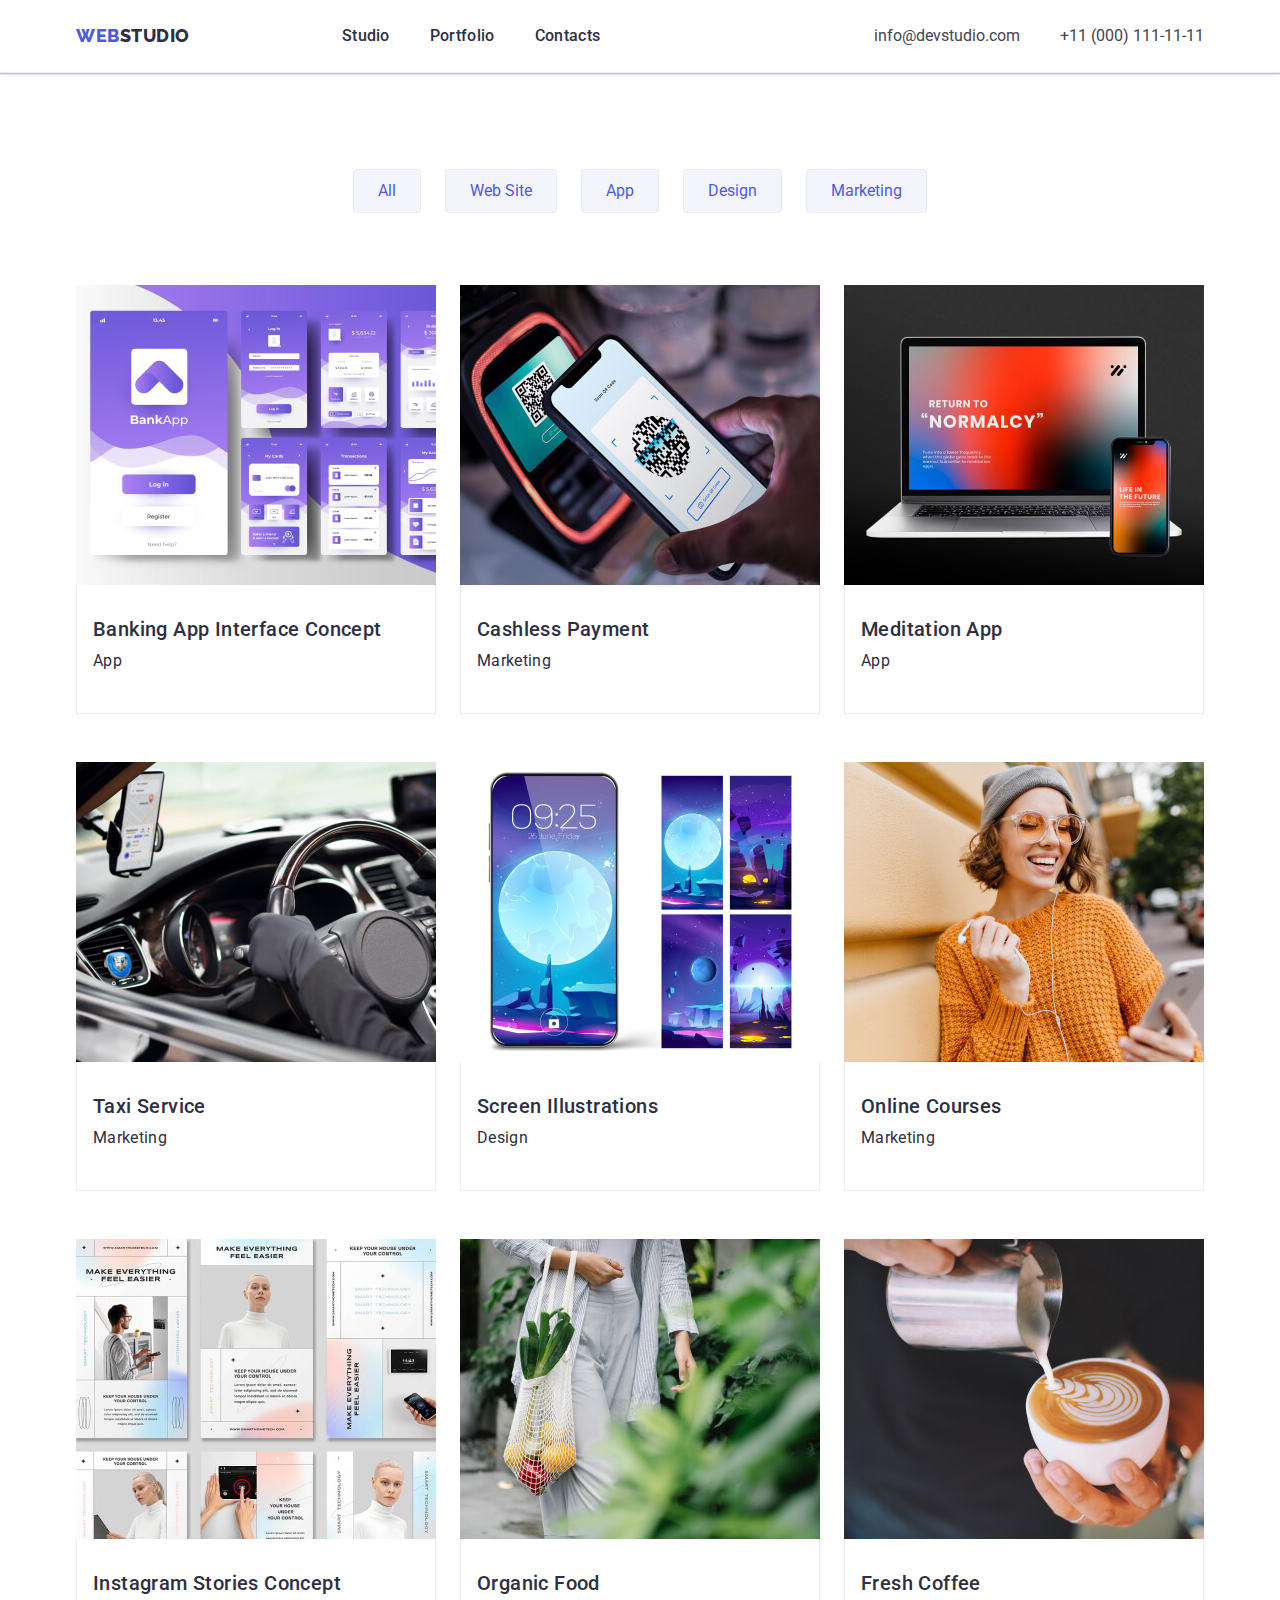
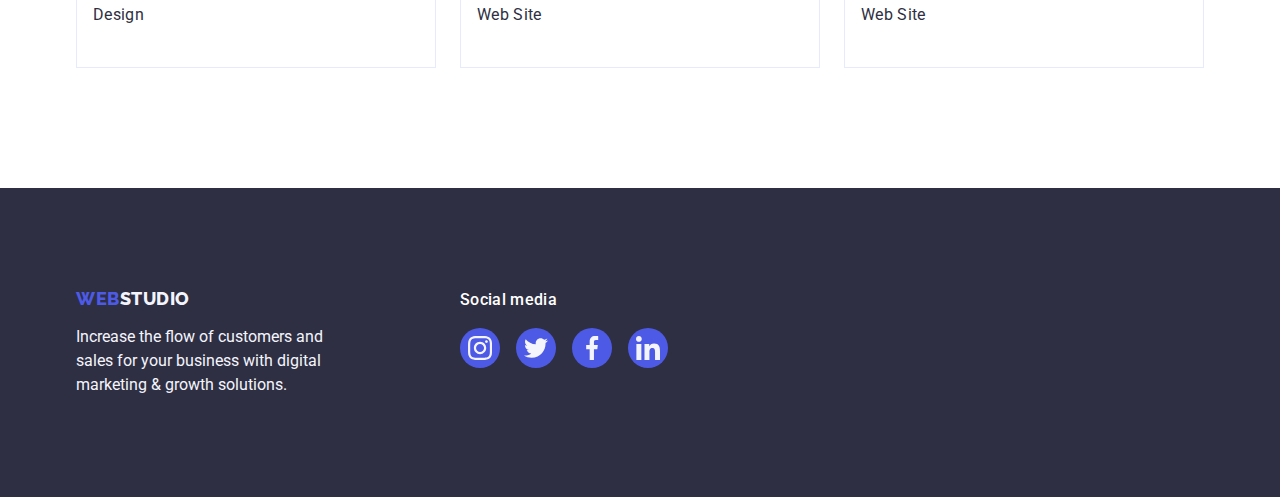
==== portfolio.html @ f512559a "Initial commit" ====
<!DOCTYPE html>
<html lang="en">
  <head>
    <meta charset="UTF-8" />
    <meta http-equiv="X-UA-Compatible" content="IE=edge" />
    <meta name="viewport" content="width=device-width, initial-scale=1.0" />
    <title>Portfolio</title>
    <link rel="preconnect" href="https://fonts.googleapis.com" />
    <link rel="preconnect" href="https://fonts.gstatic.com" crossorigin />
    <link
      href="https://fonts.googleapis.com/css2?family=Raleway:wght@400;700&family=Roboto:wght@400;500;700;900&display=swap"
      rel="stylesheet"
    />
    <link
      rel="stylesheet"
      href="https://cdnjs.cloudflare.com/ajax/libs/modern-normalize/1.1.0/modern-normalize.min.css"
    />
    <link rel="stylesheet" href="./css/styles.css" />
  </head>
  <body>
    <!-- Header -->
    <header class="header">
      <div class="container">
        <!-- navigation menu -->
        <nav class="nav">
          <!-- Logo -->
          <a href="./index.html" class="link nav-logo"
            >Web<span class="nav-logo-item">Studio</span>
          </a>
          <ul class="list">
            <li class="list-item">
              <a href="./index.html" class="link nav-link">Studio</a>
            </li>
            <li class="list-item">
              <a href="./portfolio.html" class="link nav-link">Portfolio</a>
            </li>
            <li class="list-item">
              <a href="" class="link nav-link">Contacts</a>
            </li>
          </ul>
        </nav>
        <!-- adress -->
        <address class="address">
          <ul class="list">
            <li class="address-list-item">
              <a href="mailto:info@devstudio.com" class="address-item link">info@devstudio.com</a>
            </li>
            <li class="address-list-item">
              <a href="tel:+110001111111" class="address-item link">+11 (000) 111-11-11</a>
            </li>
          </ul>
        </address>
      </div>
    </header>
    <!--main content  -->

    <main>
      <section class="section-portfolio">
        <div class="container">
          <!-- head -->

          <h1 class="visually-hidden">Portfolio</h1>

          <!-- filter -->

          <ul class="list filter">
            <li class="filter-list">
              <button type="button" class="portfolio-btn">All</button>
            </li>
            <li class="filter-list">
              <button type="button" class="portfolio-btn">Web Site</button>
            </li>
            <li class="filter-list">
              <button type="button" class="portfolio-btn">App</button>
            </li>
            <li class="filter-list">
              <button type="button" class="portfolio-btn">Design</button>
            </li>
            <li class="filter-list">
              <button type="button" class="portfolio-btn">Marketing</button>
            </li>
          </ul>

          <!-- product -->

          <ul class="list cards">
            <li class="card">
              <a href="" class="link">
                <img
                  src="./images/portfolio/row1/banking-app.jpg"
                  alt="Banking App Interface Concept"
                  width="360"
                />
                <div class="card-categories">
                  <h2 class="portfolio-title">Banking App Interface Concept</h2>
                  <p class="portfolio-text">App</p>
                </div>
              </a>
            </li>
            <li class="card">
              <a href="" class="link">
                <img
                  src="./images/portfolio/row1/cashles-payment.jpg"
                  alt="Cashless Payment"
                  width="360"
                />
                <div class="card-categories">
                  <h2 class="portfolio-title">Cashless Payment</h2>
                  <p class="portfolio-text">Marketing</p>
                </div>
              </a>
            </li>
            <li class="card">
              <a href="" class="link">
                <img
                  src="./images/portfolio/row1/meditacion-app.jpg"
                  alt="Meditation App"
                  width="360"
                />
                <div class="card-categories">
                  <h2 class="portfolio-title">Meditation App</h2>
                  <p class="portfolio-text">App</p>
                </div>
              </a>
            </li>
            <li class="card">
              <a href="" class="link">
                <img
                  src="./images/portfolio/row2/taxi-service.jpg"
                  alt="Taxi Service"
                  width="360"
                />
                <div class="card-categories">
                  <h2 class="portfolio-title">Taxi Service</h2>
                  <p class="portfolio-text">Marketing</p>
                </div>
              </a>
            </li>
            <li class="card">
              <a href="" class="link">
                <img
                  src="./images/portfolio/row2/screen-illustrations.jpg"
                  alt="Screen Illustrations"
                  width="360"
                />
                <div class="card-categories">
                  <h2 class="portfolio-title">Screen Illustrations</h2>
                  <p class="portfolio-text">Design</p>
                </div>
              </a>
            </li>
            <li class="card">
              <a href="" class="link">
                <img
                  src="./images/portfolio/row2/online-courses.jpg"
                  alt="Online Courses"
                  width="360"
                />
                <div class="card-categories">
                  <h2 class="portfolio-title">Online Courses</h2>
                  <p class="portfolio-text">Marketing</p>
                </div>
              </a>
            </li>
            <li class="card">
              <a href="" class="link">
                <img
                  src="./images/portfolio/row3/instagram.jpg"
                  alt="Instagram Stories Concept"
                  width="360"
                />
                <div class="card-categories">
                  <h2 class="portfolio-title">Instagram Stories Concept</h2>
                  <p class="portfolio-text">Design</p>
                </div>
              </a>
            </li>
            <li class="card">
              <a href="" class="link">
                <img
                  src="./images/portfolio/row3/organic-food.jpg"
                  alt="Organic Food"
                  width="360"
                />
                <div class="card-categories">
                  <h2 class="portfolio-title">Organic Food</h2>
                  <p class="portfolio-text">Web Site</p>
                </div>
              </a>
            </li>
            <li class="card">
              <a href="" class="link">
                <img
                  src="./images/portfolio/row3/fresh-coffee.jpg"
                  alt="Fresh Coffee"
                  width="360"
                />
                <div class="card-categories">
                  <h2 class="portfolio-title">Fresh Coffee</h2>
                  <p class="portfolio-text">Web Site</p>
                </div>
              </a>
            </li>
          </ul>
        </div>
      </section>
    </main>

    <!-- footer -->
    <footer class="footer">
      <div class="container">
        <div class="footer-logo-cont">
          <!-- logo -->
          <a href="./index.html" class="link footer-logo"
            >Web<span class="footer-logo-item">Studio</span>
          </a>
          <p class="text">
            Increase the flow of customers and sales for your business with digital marketing &
            growth solutions.
          </p>
        </div>
        <div class="footer-social-cont">
          <p class="footer-social-title">Social media</p>
          <ul class="footer-list list">
            <li class="footer-list-item">
              <a href="" class="footer-social-link">
                <svg class="icon" width="24" height="24">
                  <use href="./images/icon.svg#icon-instagram"></use>
                </svg>
              </a>
            </li>
            <li class="footer-list-item">
              <a href="" class="footer-social-link">
                <svg class="icon" width="24" height="24">
                  <use href="./images/icon.svg#icon-twitter"></use>
                </svg>
              </a>
            </li>
            <li class="footer-list-item">
              <a href="" class="footer-social-link">
                <svg class="icon" width="24" height="24">
                  <use href="./images/icon.svg#icon-facebook"></use>
                </svg>
              </a>
            </li>
            <li class="footer-list-item">
              <a href="" class="footer-social-link">
                <svg class="icon" width="24" height="24">
                  <use href="./images/icon.svg#icon-linkedin"></use>
                </svg>
              </a>
            </li>
          </ul>
        </div>
      </div>
    </footer>
  </body>
</html>
---- css/styles.css ----
:root {
  --text-color: #434455;
  --dark-color: #2e2f42;
  --primary-barnd-color: #4d5ae5;
  --background-color: #ffffff;
  --pressed-state-cl: #404bbf;
  --light-color: #f4f4fd;
  --heder-border-cl: #e7e9fc;
  --social-activ-cl: #31d0aa;
  --border-cl: #8e8f99;
  --castomer-cl: #afb1b8;
}
html {
  box-sizing: border-box;
}

*,
*::before,
*::after {
  box-sizing: inherit;
}

body {
  font-family: 'Roboto', sans-serif;
  font-style: normal;
  font-weight: 400;
  font-size: 16px;
  line-height: 24px;

  color: var(--brand-color);
  background-color: var(--background-color);
}

h1,
h2,
h3,
h4,
h5,
h6,
p {
  margin: 0;
}
ul {
  padding: 0;
}
/* utylits */
.container {
  width: 1158px;
  padding-left: 15px;
  padding-right: 15px;
  margin: 0 auto;
}
.link {
  text-decoration: none;
}
.list {
  list-style: none;
  margin: 0;
  padding: 0;
}
img {
  display: block;
}
.visually-hidden {
  position: absolute;
  width: 1px;
  height: 1px;
  margin: -1px;
  border: 0;
  padding: 0;
  white-space: nowrap;
  clip-path: inset(100%);
  clip: rect(0 0 0 0);
  overflow: hidden;
}

/* styles for index.html */

/**
  |============================
  | header section
  |============================
*/
.header .container {
  display: flex;
  align-items: center;
  margin: 0 auto 0 auto;
}
.header {
  border-bottom: 1px solid var(--heder-border-cl);
  box-shadow: 0px 2px 1px rgba(46, 47, 66, 0.08), 0px 1px 1px rgba(46, 47, 66, 0.16),
    0px 1px 6px rgba(46, 47, 66, 0.08);
}
/* logo */
.nav-logo {
  font-family: 'Raleway', sans-serif;
  font-style: normal;
  font-weight: 800;
  font-size: 18px;
  line-height: 1.17;
  margin-right: 76px;

  letter-spacing: 0.03em;
  text-decoration: none;
  text-transform: uppercase;

  color: var(--primary-barnd-color);
}
.nav-logo-item {
  color: var(--dark-color);
}

/* navigation */
.nav {
  display: flex;
  align-items: center;
  margin-right: auto;

  font-style: normal;
  font-weight: 500;
  font-size: 16px;
  line-height: 24px;
}

.nav .list {
  display: flex;
  margin-left: 76px;
  gap: 40px;
}

.nav-link {
  display: flex;
  padding-top: 24px;
  padding-bottom: 24px;
}
.list .nav-link {
  color: var(--dark-color);
  font-weight: 500;
  font-size: 16px;
  line-height: 1.5;
  letter-spacing: 0.02em;
}
.list .nav-link:hover,
.list .nav-link:focus {
  color: var(--pressed-state-cl);
}

/* address */
.address {
  font-style: normal;
}
.address-item.link {
  color: var(--text-color);
}
.address .list {
  display: flex;
  gap: 40px;
}
.address-item:hover,
.address-item:focus {
  color: var(--pressed-state-cl);
}
/**
  |============================
  | hero section
  |============================
*/

.hero {
  padding: 188px 0;
  max-width: 1440px;
  min-height: 600px;
  margin: 0 auto;
  text-align: center;
  background-color: var(--dark-color);

  background-image: linear-gradient(rgba(46, 47, 66, 0.7), rgba(46, 47, 66, 0.7)),
    url('../images/main/people-office.jpg');

  background-position: center;
  background-size: cover;
  background-repeat: no-repeat;
}

.hero-title {
  font-family: 'Roboto';
  font-style: normal;
  font-weight: 700;
  font-size: 56px;
  letter-spacing: 0.02em;
  line-height: 1.07;

  max-width: 496px;
  text-align: center;
  margin-bottom: 48px;
  margin-left: auto;
  margin-right: auto;

  color: var(--background-color);
}

/* batton */
.btn {
  font-family: 'Roboto', sans-serif;
  font-weight: 500;
  font-size: 16px;
  line-height: 1.5;
  letter-spacing: 0.04em;

  display: block;
  margin: 0 auto;
  border-radius: 4px;
  padding: 16px 32px;
  min-width: 169px;
  height: 56px;
  box-shadow: 0px 4px 4px rgba(0, 0, 0, 0.15);
  border: none;

  color: var(--background-color);
  background-color: var(--primary-barnd-color);
  cursor: pointer;
}

.btn:hover,
.btn:focus {
  background-color: var(--pressed-state-cl);
}

/**
  |============================
  | features section
  |============================
*/
.features {
  padding: 120px 0;
}
.features-icon {
  display: flex;
  align-items: center;
  justify-content: center;

  width: 264px;
  height: 112px;
  margin: 0 0 8px 0;

  /* CLOUD */

  background: var(--light-color);
  border-radius: 4px;
}
.features-icon .icon {
  width: 64px;
  height: 64px;
  justify-content: center;
}
.features-head {
  font-weight: 500;
  font-size: 20px;
  line-height: 1.2;
  letter-spacing: 0.02em;

  margin-bottom: 8px;

  color: var(--dark-color);
}
.features-paragraf {
  letter-spacing: 0.02em;
}

.features-description {
  display: flex;
  gap: 24px;
}
.features-list {
  flex-basis: calc((100% - 72px) / 4);
}

/**
  |============================
  | product section
  |============================
*/
.product-section {
  padding-bottom: 120px;
}
.title {
  font-family: 'Roboto';
  font-style: normal;
  font-weight: 700;
  font-size: 36px;
  line-height: 1.11;

  text-align: center;
  letter-spacing: 0.02em;
  text-transform: capitalize;

  margin-bottom: 72px;

  color: var(--dark-color);
}

.list.product {
  display: flex;
  gap: 24px;
}

.title.product {
  margin-bottom: 72px;
}
/**
  |============================
  | team seection
  |============================
*/

.team {
  padding: 120px 0;

  background-color: var(--light-color);
}

.team .list {
  display: flex;
  gap: 24px;
}

.team-item {
  flex-basis: calc((100% - 72px) / 4);

  box-shadow: 0px 1px 6px rgba(46, 47, 66, 0.08), 0px 1px 1px rgba(46, 47, 66, 0.16),
    0px 2px 1px rgba(46, 47, 66, 0.08);
  border-radius: 0px 0px 4px 4px;
  background-color: var(--background-color);
}

.team-title {
  font-family: 'Roboto';
  font-style: normal;
  font-weight: 500;
  font-size: 20px;
  line-height: 24px;
  text-align: center;
  letter-spacing: 0.02em;
  margin-bottom: 8px;

  color: var(--dark-color);
}

.team-posicion {
  font-family: 'Roboto';
  font-style: normal;
  font-weight: 400;
  font-size: 16px;
  line-height: 24px;
  text-align: center;
  letter-spacing: 0.02em;
  margin-bottom: 8px;
}

.team-descr {
  padding: 32px 0;
  border-radius: 0px 0px 4px 4px;
}

/* icons */

.social-icon-list {
  display: flex;
  justify-content: center;
  gap: 24px;
}
.social-icon-list-item {
  width: 40px;
  height: 40px;
}

.link-icon {
  display: flex;
  width: 100%;
  height: 100%;

  align-items: center;
  justify-content: center;

  background-color: var(--primary-barnd-color);

  border-radius: 50%;
}
.link-icon:hover,
.link-icon:focus {
  background-color: var(--pressed-state-cl);
}

.link-icon .icon {
  fill: var(--light-color);
}
/**
  |============================
  |Castomers section
  |============================
*/
.castomers {
  padding: 120px 0;
  text-align: center;
}

.castomers-title {
  font-family: 'Roboto';
  font-style: normal;
  font-weight: 700;
  font-size: 36px;
  line-height: 1.1;
  /* identical to box height, or 111% */

  margin-bottom: 72px;

  letter-spacing: 0.02em;

  /* NAVY BLUE */

  color: var(--dark-color);
}
.castomers-list {
  display: flex;
  gap: 24px;
  justify-content: center;
}

.castomers-list-item {
  width: 168px;
  height: 88px;

  /* padding: 16px 32px; */
}

/* ===ICONS ===*/
.castomers-link {
  color: var(--castomer-cl);

  /* width: 100%; */
  height: 100%;

  border: 1px solid var(--border-cl);
  border-radius: 4px;

  display: flex;
  justify-content: center;
  align-items: center;
}
.castomers-icon {
  fill: currentColor;
}

.castomers-link:hover,
.castomers-link:focus {
  border-color: var(--pressed-state-cl);
  color: var(--pressed-state-cl);
}

/**
  |============================
  | footer
  |============================
*/

.footer {
  padding: 100px 0;

  background-color: var(--dark-color);
}
.footer .container {
  display: flex;
  align-items: baseline;
  gap: 120px;
}
.footer-logo {
  display: inline-block;
  align-items: center;
  letter-spacing: 0.03em;
  text-decoration: none;
  text-transform: uppercase;
  margin-bottom: 16px;

  font-family: 'Raleway', sans-serif;
  font-style: normal;
  font-weight: 800;
  font-size: 18px;
  line-height: 1.17;

  color: var(--primary-barnd-color);
}
.footer-logo-item,
.footer .text {
  color: var(--light-color);
}

.footer .text {
  width: 264px;
}

.footer-social-title {
  font-family: 'Roboto';
  font-style: normal;
  font-weight: 500;
  font-size: 16px;
  line-height: 1.5;
  /* identical to box height, or 150% */

  letter-spacing: 0.02em;

  margin-bottom: 16px;

  /* WHITE */

  color: var(--background-color);
}
.footer-list {
  display: flex;
  gap: 16px;
}
.footer-list-item {
  width: 40px;
  height: 40px;
}
.footer-social-link {
  display: flex;
  width: 100%;
  height: 100%;
  border-radius: 50%;
  background-color: var(--primary-barnd-color);
  align-items: center;
  justify-content: center;
  background-size: cover;
}
.footer-social-link:hover,
.footer-social-link:focus {
  background-color: var(--social-activ-cl);
}
.footer .icon {
  fill: var(--light-color);
}
/**
  |============================
  | portfolio page
  |============================
*/
.section-portfolio {
  padding: 96px 0 120px;
}

/* filter */
.portfolio-btn {
  display: flex;
  flex-direction: row;
  justify-content: center;
  align-items: center;
  padding: 12px 24px;

  background: var(--light-color);
  color: var(--primary-barnd-color);
  border: 1px solid var(--heder-border-cl);
  border-radius: 4px;
  cursor: pointer;
}

.portfolio-btn:hover,
.portfolio-btn:focus {
  color: var(--background-color);
  background-color: var(--pressed-state-cl);
  border: 1px solid transparent;
  box-shadow: 0px 3px 1px rgba(0, 0, 0, 0.1), 0px 2px 1px rgba(0, 0, 0, 0.08),
    0px 2px 2px rgba(0, 0, 0, 0.12);
}
.list.filter {
  display: flex;
  justify-content: center;
  gap: 24px;
  margin-bottom: 72px;
}

/* product */
.portfolio-title {
  margin-bottom: 8px;
  font-weight: 500;
  font-size: 20px;
  line-height: 1.2;
  letter-spacing: 0.02em;

  color: var(--dark-color);
}
.portfolio-text {
  font-size: 16px;
  line-height: 1.5;
  letter-spacing: 0.02em;
  color: var(--dark-color);
  margin-bottom: 8px;
}
/* Cards */

.list.cards {
  display: flex;
  flex-wrap: wrap;
  column-gap: 24px;
  row-gap: 48px;
}
.card {
  width: 360px;

  background: #ffffff;
}
.card .link {
  display: block;
}
.card .link:hover,
.card .link:focus {
  box-shadow: 0px 1px 6px rgba(46, 47, 66, 0.08), 0px 1px 1px rgba(46, 47, 66, 0.16),
    0px 2px 1px rgba(46, 47, 66, 0.08);
}

.card-categories {
  padding: 32px 16px;
  border: 1px solid #e7e9fc;
  border-top: none;
}
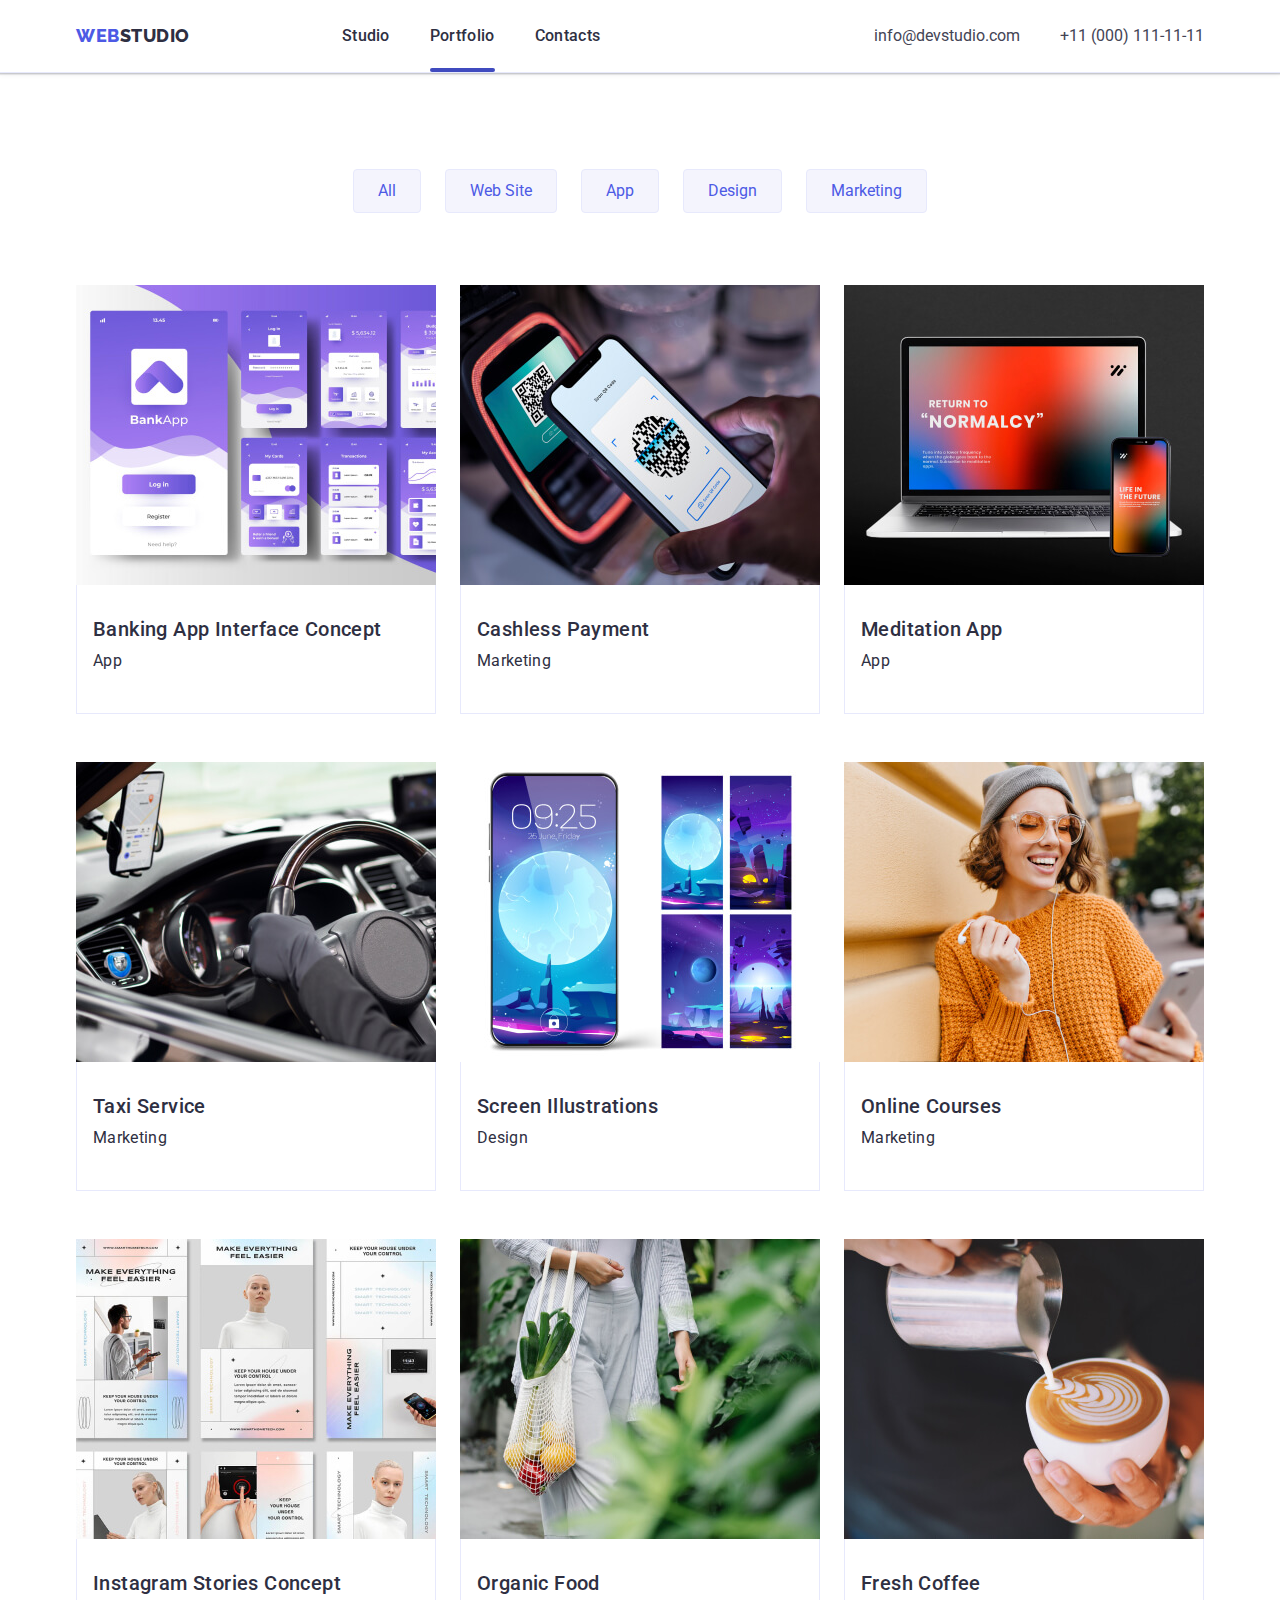
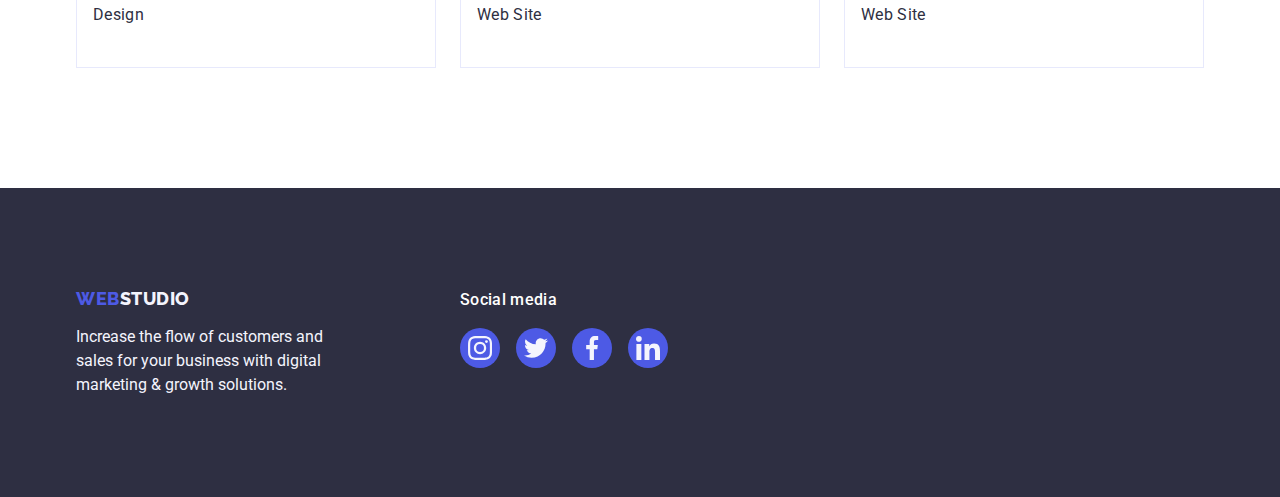
==== commit 113b7a87: "add modal window" ====
--- a/portfolio.html
+++ b/portfolio.html
@@ -31,9 +31,11 @@
             <li class="list-item">
               <a href="./index.html" class="link nav-link">Studio</a>
             </li>
-            <li class="list-item">
-              <a href="./portfolio.html" class="link nav-link">Portfolio</a>
-            </li>
+            <div class="this-page">
+              <li class="list-item">
+                <a href="./portfolio.html" class="link nav-link">Portfolio</a>
+              </li>
+            </div>
             <li class="list-item">
               <a href="" class="link nav-link">Contacts</a>
             </li>
@@ -86,11 +88,19 @@
           <ul class="list cards">
             <li class="card">
               <a href="" class="link">
-                <img
-                  src="./images/portfolio/row1/banking-app.jpg"
-                  alt="Banking App Interface Concept"
-                  width="360"
-                />
+                <div class="box-overlay">
+                  <img
+                    src="./images/portfolio/row1/banking-app.jpg"
+                    alt="Banking App Interface Concept"
+                    width="360"
+                  />
+                  <div class="overlay">
+                    <p>
+                      14 Stylish and User-Friendly App Design Concepts · Task Manager App · Calorie
+                      Tracker App · Exotic Fruit Ecommerce App · Cloud Storage App
+                    </p>
+                  </div>
+                </div>
                 <div class="card-categories">
                   <h2 class="portfolio-title">Banking App Interface Concept</h2>
                   <p class="portfolio-text">App</p>
@@ -99,11 +109,19 @@
             </li>
             <li class="card">
               <a href="" class="link">
-                <img
-                  src="./images/portfolio/row1/cashles-payment.jpg"
-                  alt="Cashless Payment"
-                  width="360"
-                />
+                <div class="box-overlay">
+                  <img
+                    src="./images/portfolio/row1/cashles-payment.jpg"
+                    alt="Cashless Payment"
+                    width="360"
+                  />
+                  <div class="overlay">
+                    <p>
+                      14 Stylish and User-Friendly App Design Concepts · Task Manager App · Calorie
+                      Tracker App · Exotic Fruit Ecommerce App · Cloud Storage App
+                    </p>
+                  </div>
+                </div>
                 <div class="card-categories">
                   <h2 class="portfolio-title">Cashless Payment</h2>
                   <p class="portfolio-text">Marketing</p>
@@ -112,11 +130,19 @@
             </li>
             <li class="card">
               <a href="" class="link">
-                <img
-                  src="./images/portfolio/row1/meditacion-app.jpg"
-                  alt="Meditation App"
-                  width="360"
-                />
+                <div class="box-overlay">
+                  <img
+                    src="./images/portfolio/row1/meditacion-app.jpg"
+                    alt="Meditation App"
+                    width="360"
+                  />
+                  <div class="overlay">
+                    <p>
+                      14 Stylish and User-Friendly App Design Concepts · Task Manager App · Calorie
+                      Tracker App · Exotic Fruit Ecommerce App · Cloud Storage App
+                    </p>
+                  </div>
+                </div>
                 <div class="card-categories">
                   <h2 class="portfolio-title">Meditation App</h2>
                   <p class="portfolio-text">App</p>
@@ -125,11 +151,19 @@
             </li>
             <li class="card">
               <a href="" class="link">
-                <img
-                  src="./images/portfolio/row2/taxi-service.jpg"
-                  alt="Taxi Service"
-                  width="360"
-                />
+                <div class="box-overlay">
+                  <img
+                    src="./images/portfolio/row2/taxi-service.jpg"
+                    alt="Taxi Service"
+                    width="360"
+                  />
+                  <div class="overlay">
+                    <p>
+                      14 Stylish and User-Friendly App Design Concepts · Task Manager App · Calorie
+                      Tracker App · Exotic Fruit Ecommerce App · Cloud Storage App
+                    </p>
+                  </div>
+                </div>
                 <div class="card-categories">
                   <h2 class="portfolio-title">Taxi Service</h2>
                   <p class="portfolio-text">Marketing</p>
@@ -138,11 +172,19 @@
             </li>
             <li class="card">
               <a href="" class="link">
-                <img
-                  src="./images/portfolio/row2/screen-illustrations.jpg"
-                  alt="Screen Illustrations"
-                  width="360"
-                />
+                <div class="box-overlay">
+                  <img
+                    src="./images/portfolio/row2/screen-illustrations.jpg"
+                    alt="Screen Illustrations"
+                    width="360"
+                  />
+                  <div class="overlay">
+                    <p>
+                      14 Stylish and User-Friendly App Design Concepts · Task Manager App · Calorie
+                      Tracker App · Exotic Fruit Ecommerce App · Cloud Storage App
+                    </p>
+                  </div>
+                </div>
                 <div class="card-categories">
                   <h2 class="portfolio-title">Screen Illustrations</h2>
                   <p class="portfolio-text">Design</p>
@@ -151,11 +193,19 @@
             </li>
             <li class="card">
               <a href="" class="link">
-                <img
-                  src="./images/portfolio/row2/online-courses.jpg"
-                  alt="Online Courses"
-                  width="360"
-                />
+                <div class="box-overlay">
+                  <img
+                    src="./images/portfolio/row2/online-courses.jpg"
+                    alt="Online Courses"
+                    width="360"
+                  />
+                  <div class="overlay">
+                    <p>
+                      14 Stylish and User-Friendly App Design Concepts · Task Manager App · Calorie
+                      Tracker App · Exotic Fruit Ecommerce App · Cloud Storage App
+                    </p>
+                  </div>
+                </div>
                 <div class="card-categories">
                   <h2 class="portfolio-title">Online Courses</h2>
                   <p class="portfolio-text">Marketing</p>
@@ -164,11 +214,19 @@
             </li>
             <li class="card">
               <a href="" class="link">
-                <img
-                  src="./images/portfolio/row3/instagram.jpg"
-                  alt="Instagram Stories Concept"
-                  width="360"
-                />
+                <div class="box-overlay">
+                  <img
+                    src="./images/portfolio/row3/instagram.jpg"
+                    alt="Instagram Stories Concept"
+                    width="360"
+                  />
+                  <div class="overlay">
+                    <p>
+                      14 Stylish and User-Friendly App Design Concepts · Task Manager App · Calorie
+                      Tracker App · Exotic Fruit Ecommerce App · Cloud Storage App
+                    </p>
+                  </div>
+                </div>
                 <div class="card-categories">
                   <h2 class="portfolio-title">Instagram Stories Concept</h2>
                   <p class="portfolio-text">Design</p>
@@ -177,11 +235,19 @@
             </li>
             <li class="card">
               <a href="" class="link">
-                <img
-                  src="./images/portfolio/row3/organic-food.jpg"
-                  alt="Organic Food"
-                  width="360"
-                />
+                <div class="box-overlay">
+                  <img
+                    src="./images/portfolio/row3/organic-food.jpg"
+                    alt="Organic Food"
+                    width="360"
+                  />
+                  <div class="overlay">
+                    <p>
+                      14 Stylish and User-Friendly App Design Concepts · Task Manager App · Calorie
+                      Tracker App · Exotic Fruit Ecommerce App · Cloud Storage App
+                    </p>
+                  </div>
+                </div>
                 <div class="card-categories">
                   <h2 class="portfolio-title">Organic Food</h2>
                   <p class="portfolio-text">Web Site</p>
@@ -190,11 +256,19 @@
             </li>
             <li class="card">
               <a href="" class="link">
-                <img
-                  src="./images/portfolio/row3/fresh-coffee.jpg"
-                  alt="Fresh Coffee"
-                  width="360"
-                />
+                <div class="box-overlay">
+                  <img
+                    src="./images/portfolio/row3/fresh-coffee.jpg"
+                    alt="Fresh Coffee"
+                    width="360"
+                  />
+                  <div class="overlay">
+                    <p>
+                      14 Stylish and User-Friendly App Design Concepts · Task Manager App · Calorie
+                      Tracker App · Exotic Fruit Ecommerce App · Cloud Storage App
+                    </p>
+                  </div>
+                </div>
                 <div class="card-categories">
                   <h2 class="portfolio-title">Fresh Coffee</h2>
                   <p class="portfolio-text">Web Site</p>
@@ -223,28 +297,48 @@
           <p class="footer-social-title">Social media</p>
           <ul class="footer-list list">
             <li class="footer-list-item">
-              <a href="" class="footer-social-link">
+              <a
+                class="footer-social-link"
+                href="https://www.instagram.com/"
+                target="_blank"
+                rel="noopener noreferrer"
+              >
                 <svg class="icon" width="24" height="24">
                   <use href="./images/icon.svg#icon-instagram"></use>
                 </svg>
               </a>
             </li>
             <li class="footer-list-item">
-              <a href="" class="footer-social-link">
+              <a
+                class="footer-social-link"
+                href="https://twitter.com/"
+                target="_blank"
+                rel="noopener noreferrer"
+              >
                 <svg class="icon" width="24" height="24">
                   <use href="./images/icon.svg#icon-twitter"></use>
                 </svg>
               </a>
             </li>
             <li class="footer-list-item">
-              <a href="" class="footer-social-link">
+              <a
+                class="footer-social-link"
+                href="https://www.facebook.com/"
+                target="_blank"
+                rel="noopener noreferrer"
+              >
                 <svg class="icon" width="24" height="24">
                   <use href="./images/icon.svg#icon-facebook"></use>
                 </svg>
               </a>
             </li>
             <li class="footer-list-item">
-              <a href="" class="footer-social-link">
+              <a
+                class="footer-social-link"
+                href="https://www.linkedin.com/"
+                target="_blank"
+                rel="noopener noreferrer"
+              >
                 <svg class="icon" width="24" height="24">
                   <use href="./images/icon.svg#icon-linkedin"></use>
                 </svg>
--- a/css/styles.css
+++ b/css/styles.css
@@ -8,7 +8,9 @@
   --heder-border-cl: #e7e9fc;
   --social-activ-cl: #31d0aa;
   --border-cl: #8e8f99;
-  --castomer-cl: #afb1b8;
+  --castomer-cl: #8e8f99;
+  --сubic: cubic-bezier(0.4, 0, 0.2, 1);
+  --backdrop: rgba(46, 47, 66, 0.4);
 }
 html {
   box-sizing: border-box;
@@ -106,6 +108,21 @@
 
   color: var(--primary-barnd-color);
 }
+
+.this-page {
+  position: relative;
+}
+.this-page .list-item::after {
+  content: '';
+  position: absolute;
+  width: 100%;
+  height: 4px;
+  bottom: 0;
+
+  background: var(--pressed-state-cl);
+  border-radius: 2px;
+}
+
 .nav-logo-item {
   color: var(--dark-color);
 }
@@ -134,11 +151,13 @@
   padding-bottom: 24px;
 }
 .list .nav-link {
-  color: var(--dark-color);
   font-weight: 500;
   font-size: 16px;
   line-height: 1.5;
   letter-spacing: 0.02em;
+
+  color: var(--dark-color);
+  transition: color 250ms var(--сubic);
 }
 .list .nav-link:hover,
 .list .nav-link:focus {
@@ -155,6 +174,9 @@
 .address .list {
   display: flex;
   gap: 40px;
+}
+.address-item {
+  transition: color 250ms var(--сubic);
 }
 .address-item:hover,
 .address-item:focus {
@@ -176,7 +198,6 @@
 
   background-image: linear-gradient(rgba(46, 47, 66, 0.7), rgba(46, 47, 66, 0.7)),
     url('../images/main/people-office.jpg');
-
   background-position: center;
   background-size: cover;
   background-repeat: no-repeat;
@@ -219,11 +240,73 @@
   color: var(--background-color);
   background-color: var(--primary-barnd-color);
   cursor: pointer;
+
+  transition: 250ms var(--сubic);
 }
 
 .btn:hover,
 .btn:focus {
   background-color: var(--pressed-state-cl);
+}
+
+/* modal window */
+.backdrop {
+  position: fixed;
+  top: 0;
+  left: 0;
+
+  width: 100%;
+  height: 100%;
+
+  background-color: var(--backdrop);
+}
+.backdrop.is-hidden {
+  opacity: 0;
+  pointer-events: none;
+}
+.modal {
+  position: absolute;
+  top: 50%;
+  left: 50%;
+
+  transform: translate(-50%, -50%);
+
+  min-width: 408px;
+  min-height: 576px;
+  padding: 24px;
+
+  background: #fcfcfc;
+  box-shadow: 0px 1px 1px rgba(0, 0, 0, 0.14), 0px 1px 3px rgba(0, 0, 0, 0.12),
+    0px 2px 1px rgba(0, 0, 0, 0.2);
+  border-radius: 4px;
+}
+.modal-icon {
+  width: 24px;
+  height: 24px;
+  margin-left: auto;
+}
+.modal-btn {
+  display: flex;
+  align-items: center;
+  justify-content: center;
+
+  width: 100%;
+  height: 100%;
+
+  border-radius: 50%;
+  background-color: #e7e9fc;
+  background-size: cover;
+
+  transition: 250ms var(--сubic);
+}
+.icon-close {
+  fill: currentColor;
+}
+.modal-btn:hover,
+.modal-btn:focus {
+  background-color: var(--pressed-state-cl);
+  color: var(--light-color);
+  cursor: pointer;
 }
 
 /**
@@ -385,6 +468,8 @@
   background-color: var(--primary-barnd-color);
 
   border-radius: 50%;
+
+  transition: 250ms var(--сubic);
 }
 .link-icon:hover,
 .link-icon:focus {
@@ -446,6 +531,8 @@
   display: flex;
   justify-content: center;
   align-items: center;
+
+  transition: 250ms var(--сubic);
 }
 .castomers-icon {
   fill: currentColor;
@@ -524,13 +611,18 @@
 }
 .footer-social-link {
   display: flex;
+  align-items: center;
+  justify-content: center;
+
   width: 100%;
   height: 100%;
+
   border-radius: 50%;
+
   background-color: var(--primary-barnd-color);
-  align-items: center;
-  justify-content: center;
   background-size: cover;
+
+  transition: 250ms var(--сubic);
 }
 .footer-social-link:hover,
 .footer-social-link:focus {
@@ -554,13 +646,17 @@
   flex-direction: row;
   justify-content: center;
   align-items: center;
+
   padding: 12px 24px;
 
-  background: var(--light-color);
-  color: var(--primary-barnd-color);
   border: 1px solid var(--heder-border-cl);
   border-radius: 4px;
   cursor: pointer;
+
+  background: var(--light-color);
+  color: var(--primary-barnd-color);
+
+  transition: 250ms var(--сubic);
 }
 
 .portfolio-btn:hover,
@@ -610,6 +706,7 @@
 }
 .card .link {
   display: block;
+  transition: 250ms var(--сubic);
 }
 .card .link:hover,
 .card .link:focus {
@@ -622,3 +719,29 @@
   border: 1px solid #e7e9fc;
   border-top: none;
 }
+/* overlay cards */
+.box-overlay {
+  position: relative;
+  overflow: hidden;
+
+  width: 100%;
+  height: 100%;
+}
+.overlay {
+  position: absolute;
+  top: 0;
+  right: 0;
+  width: 100%;
+  height: 100%;
+  padding: 40px 32px 164px 32px;
+
+  background-color: var(--primary-barnd-color);
+  transform: translateY(100%);
+  transition: transform 250ms ease;
+}
+.card:hover .overlay {
+  transform: translateY(0);
+}
+.overlay p {
+  color: var(--light-color);
+}
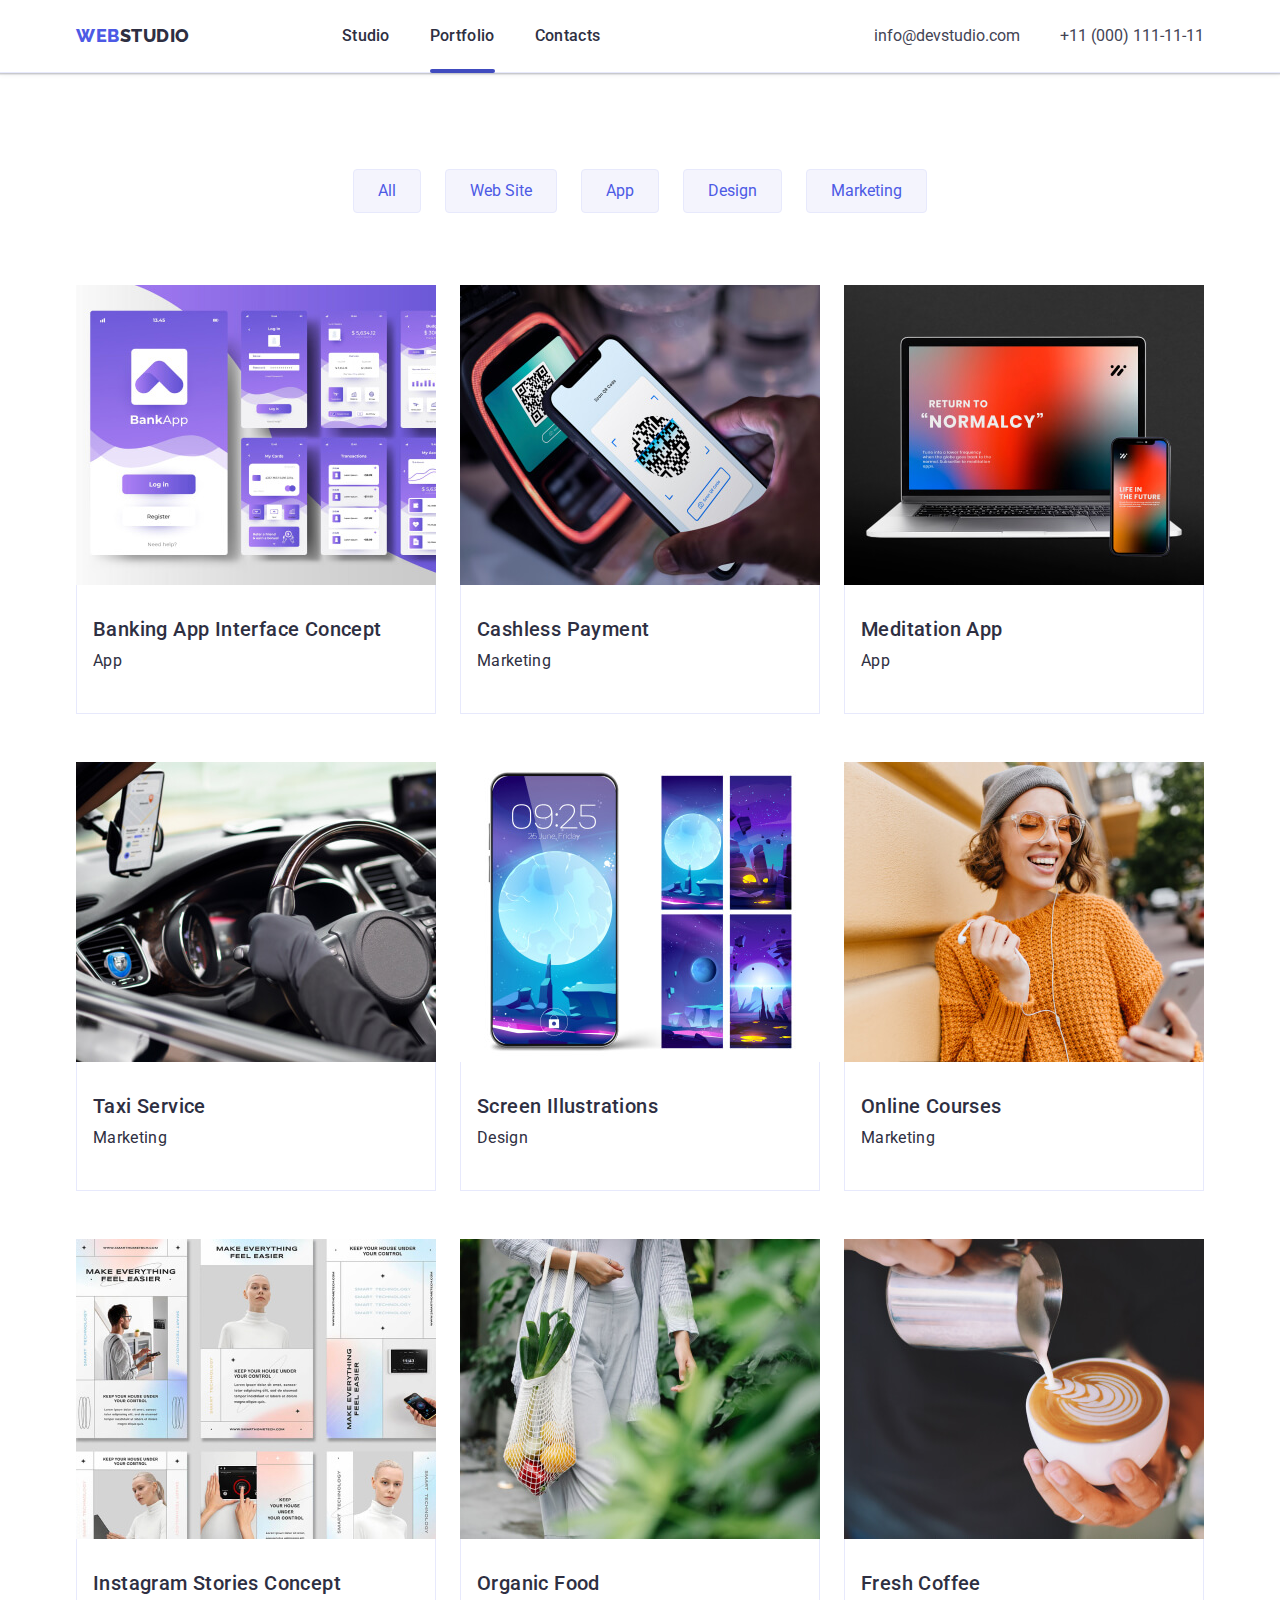
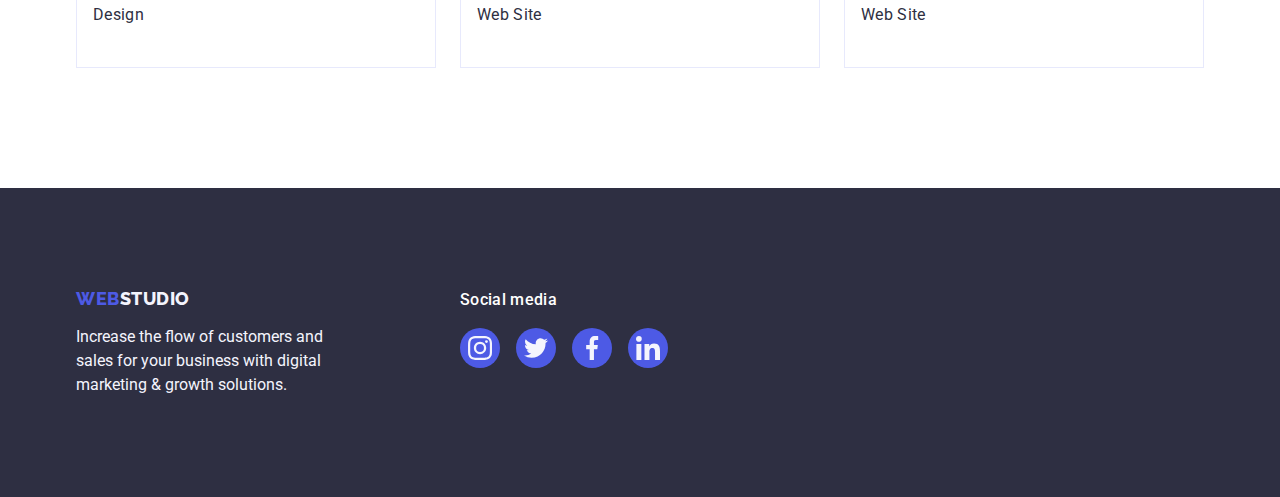
==== commit cd3dc5a7: "add transition" ====
--- a/portfolio.html
+++ b/portfolio.html
@@ -8,7 +8,7 @@
     <link rel="preconnect" href="https://fonts.googleapis.com" />
     <link rel="preconnect" href="https://fonts.gstatic.com" crossorigin />
     <link
-      href="https://fonts.googleapis.com/css2?family=Raleway:wght@400;700&family=Roboto:wght@400;500;700;900&display=swap"
+      href="https://fonts.googleapis.com/css2?family=Raleway:wght@800&family=Roboto:wght@400;500;700;900&display=swap"
       rel="stylesheet"
     />
     <link
@@ -31,11 +31,9 @@
             <li class="list-item">
               <a href="./index.html" class="link nav-link">Studio</a>
             </li>
-            <div class="this-page">
-              <li class="list-item">
-                <a href="./portfolio.html" class="link nav-link">Portfolio</a>
-              </li>
-            </div>
+            <li class="list-item">
+              <a href="./portfolio.html" class="link nav-link current">Portfolio</a>
+            </li>
             <li class="list-item">
               <a href="" class="link nav-link">Contacts</a>
             </li>
--- a/css/styles.css
+++ b/css/styles.css
@@ -112,43 +112,46 @@
 .this-page {
   position: relative;
 }
-.this-page .list-item::after {
+
+.nav-logo-item {
+  color: var(--dark-color);
+}
+
+/* navigation */
+.nav {
+  display: flex;
+  align-items: center;
+  margin-right: auto;
+
+  font-style: normal;
+  font-weight: 500;
+  font-size: 16px;
+  line-height: 24px;
+}
+
+.nav .list {
+  display: flex;
+  margin-left: 76px;
+  gap: 40px;
+}
+
+.nav-link {
+  position: relative;
+  display: flex;
+  padding-top: 24px;
+  padding-bottom: 24px;
+}
+
+.nav-link.current::after {
   content: '';
   position: absolute;
   width: 100%;
   height: 4px;
-  bottom: 0;
+  bottom: -1px;
 
   background: var(--pressed-state-cl);
+  color: var(--pressed-state-cl);
   border-radius: 2px;
-}
-
-.nav-logo-item {
-  color: var(--dark-color);
-}
-
-/* navigation */
-.nav {
-  display: flex;
-  align-items: center;
-  margin-right: auto;
-
-  font-style: normal;
-  font-weight: 500;
-  font-size: 16px;
-  line-height: 24px;
-}
-
-.nav .list {
-  display: flex;
-  margin-left: 76px;
-  gap: 40px;
-}
-
-.nav-link {
-  display: flex;
-  padding-top: 24px;
-  padding-bottom: 24px;
 }
 .list .nav-link {
   font-weight: 500;
@@ -241,7 +244,7 @@
   background-color: var(--primary-barnd-color);
   cursor: pointer;
 
-  transition: 250ms var(--сubic);
+  transition: background 250ms var(--сubic);
 }
 
 .btn:hover,
@@ -259,9 +262,11 @@
   height: 100%;
 
   background-color: var(--backdrop);
+  transition: opacity 250ms var(--сubic), visibility 250ms var(--сubic);
 }
 .backdrop.is-hidden {
   opacity: 0;
+  visibility: hidden;
   pointer-events: none;
 }
 .modal {
@@ -293,11 +298,12 @@
   width: 100%;
   height: 100%;
 
+  border: none;
   border-radius: 50%;
   background-color: #e7e9fc;
   background-size: cover;
 
-  transition: 250ms var(--сubic);
+  transition: color 250ms var(--сubic), background 250ms var(--сubic);
 }
 .icon-close {
   fill: currentColor;
@@ -367,15 +373,15 @@
   padding-bottom: 120px;
 }
 .title {
+  text-align: center;
+  letter-spacing: 0.02em;
+  text-transform: capitalize;
+
   font-family: 'Roboto';
   font-style: normal;
   font-weight: 700;
   font-size: 36px;
   line-height: 1.11;
-
-  text-align: center;
-  letter-spacing: 0.02em;
-  text-transform: capitalize;
 
   margin-bottom: 72px;
 
@@ -424,6 +430,7 @@
   line-height: 24px;
   text-align: center;
   letter-spacing: 0.02em;
+
   margin-bottom: 8px;
 
   color: var(--dark-color);
@@ -437,6 +444,7 @@
   line-height: 24px;
   text-align: center;
   letter-spacing: 0.02em;
+
   margin-bottom: 8px;
 }
 
@@ -469,7 +477,7 @@
 
   border-radius: 50%;
 
-  transition: 250ms var(--сubic);
+  transition: background 250ms var(--сubic);
 }
 .link-icon:hover,
 .link-icon:focus {
@@ -520,19 +528,18 @@
 
 /* ===ICONS ===*/
 .castomers-link {
-  color: var(--castomer-cl);
+  display: flex;
+  justify-content: center;
+  align-items: center;
 
   /* width: 100%; */
   height: 100%;
 
+  color: var(--castomer-cl);
   border: 1px solid var(--border-cl);
   border-radius: 4px;
 
-  display: flex;
-  justify-content: center;
-  align-items: center;
-
-  transition: 250ms var(--сubic);
+  transition: border 250ms var(--сubic), color 250ms var(--сubic);
 }
 .castomers-icon {
   fill: currentColor;
@@ -563,16 +570,18 @@
 .footer-logo {
   display: inline-block;
   align-items: center;
+
   letter-spacing: 0.03em;
   text-decoration: none;
   text-transform: uppercase;
-  margin-bottom: 16px;
 
   font-family: 'Raleway', sans-serif;
   font-style: normal;
   font-weight: 800;
   font-size: 18px;
   line-height: 1.17;
+
+  margin-bottom: 16px;
 
   color: var(--primary-barnd-color);
 }
@@ -622,7 +631,7 @@
   background-color: var(--primary-barnd-color);
   background-size: cover;
 
-  transition: 250ms var(--сubic);
+  transition: background 250ms var(--сubic);
 }
 .footer-social-link:hover,
 .footer-social-link:focus {
@@ -656,7 +665,8 @@
   background: var(--light-color);
   color: var(--primary-barnd-color);
 
-  transition: 250ms var(--сubic);
+  transition: color 250ms var(--сubic), background 250ms var(--сubic), border 250ms var(--сubic),
+    box-shadow 250ms var(--сubic);
 }
 
 .portfolio-btn:hover,
@@ -706,7 +716,7 @@
 }
 .card .link {
   display: block;
-  transition: 250ms var(--сubic);
+  transition: box-shadow 250ms var(--сubic);
 }
 .card .link:hover,
 .card .link:focus {
@@ -737,7 +747,7 @@
 
   background-color: var(--primary-barnd-color);
   transform: translateY(100%);
-  transition: transform 250ms ease;
+  transition: transform 250ms var(--сubic);
 }
 .card:hover .overlay {
   transform: translateY(0);
